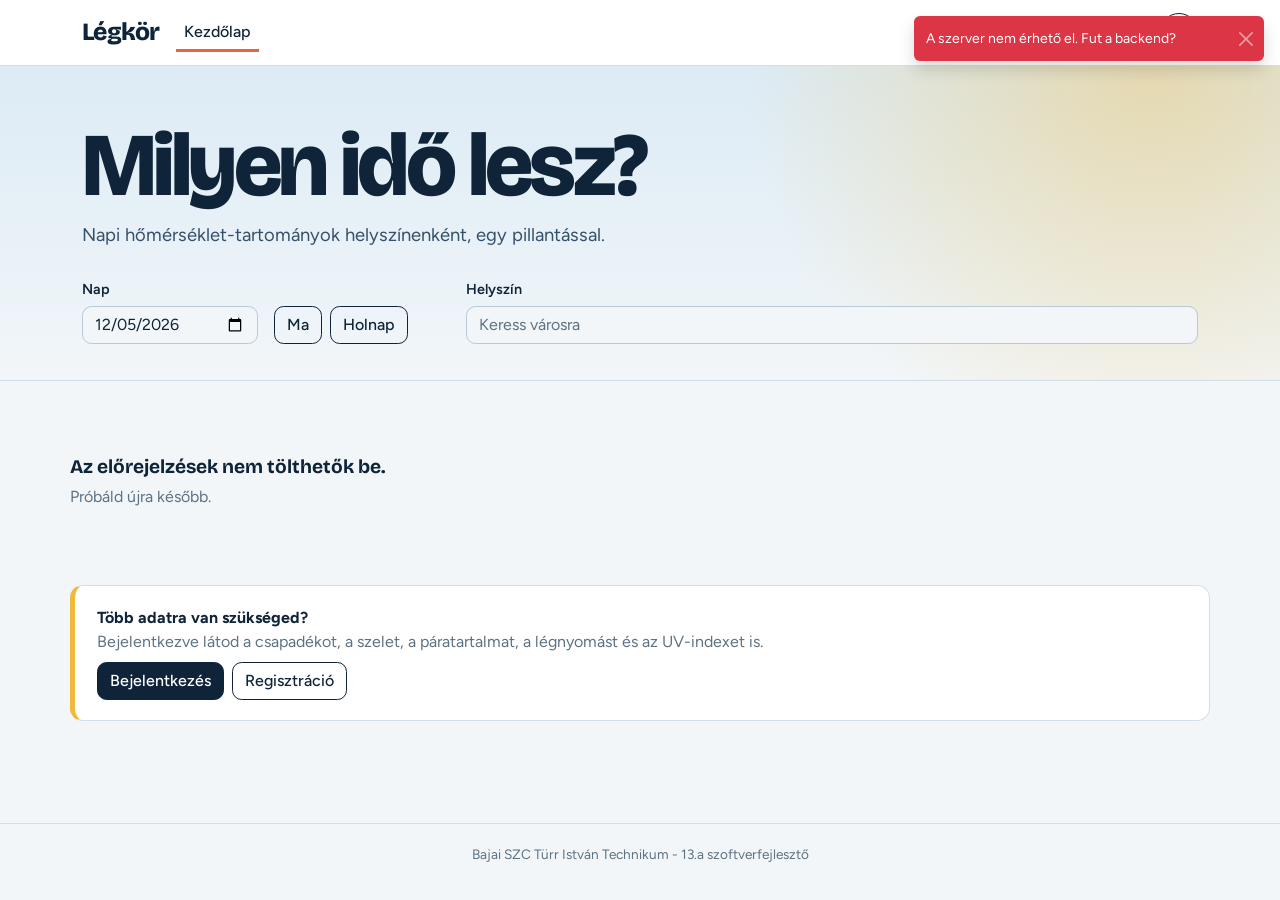
==== index.html @ 03c8d8cf "created file structure, added files" ====
<!DOCTYPE html>
<html lang="hu">
    <head>
        <meta charset="UTF-8">
        <meta name="viewport" content="width=device-width, initial-scale=1">
        <title>Légkör – időjárás-előrejelző</title>
        <!-- A mentett téma beállítása a kirajzolás ELŐTT, hogy ne villanjon fel a világos téma -->
        <script>
        (function () {
            var theme = null;
            try { theme = localStorage.getItem('weatherTheme'); } catch (e) {}
            if (theme !== 'light' && theme !== 'dark') {
                theme = (window.matchMedia && matchMedia('(prefers-color-scheme: dark)').matches) ? 'dark' : 'light';
            }
            document.documentElement.setAttribute('data-bs-theme', theme);
        })();
        </script>
        <link rel="preconnect" href="https://fonts.googleapis.com">
        <link rel="preconnect" href="https://fonts.gstatic.com" crossorigin>
        <link href="https://fonts.googleapis.com/css2?family=Bricolage+Grotesque:opsz,wght@12..96,600..800&family=Figtree:wght@400;500;600&display=swap" rel="stylesheet">
        <link rel="stylesheet" href="assets/css/bootstrap.min.css">
        <link rel="stylesheet" href="assets/css/style.css">
    </head>
    <body>
        <nav class="navbar navbar-expand-md app-nav">
            <div class="container">
                <a class="navbar-brand" href="#/home">Légkör</a>
                <button
                    class="btn btn-outline-dark btn-sm theme-toggle ms-auto me-2 me-md-0 ms-md-3 order-md-last"
                    type="button"
                    id="themeToggle"
                    aria-pressed="false"
                    aria-label="Váltás sötét módra"
                    title="Váltás sötét módra"
                >
                    <span aria-hidden="true">🌙</span>
                </button>
                <button
                    class="navbar-toggler"
                    type="button"
                    data-bs-toggle="collapse"
                    data-bs-target="#navMenu"
                    aria-controls="navMenu"
                    aria-expanded="false"
                    aria-label="Menü megnyitása"
                >
                    <span class="navbar-toggler-icon"></span>
                </button>
                <div class="collapse navbar-collapse" id="navMenu">
                    <ul class="navbar-nav me-auto" id="navLinks"></ul>
                    <ul class="navbar-nav ms-md-auto align-items-md-center" id="navUser"></ul>
                </div>
            </div>
        </nav>
        <!-- ide töltődnek be a views/ mappa oldalai -->
        <main id="view" class="app-view"></main>
        <footer class="app-footer">
            <p class="text-center">
                Bajai SZC Türr István Technikum - 13.a szoftverfejlesztő
            </p>
        </footer>
        <div class="toast-container position-fixed top-0 end-0 p-3" id="toastBox"></div>
        <!-- könyvtárak (te teszed be őket az assets/js mappába) -->
        <script src="assets/js/bootstrap.min.js"></script>
        <script src="assets/js/moment.js"></script>
        <!-- opcionális: Chart.js (hőmérséklet-grafikon). Ha nem teszed be, a grafikon egyszerűen nem jelenik meg. -->
        <script src="assets/js/chart.min.js"></script>
        <!-- saját kód -->
        <script src="controllers/messageCtrl.js"></script>
        <script src="assets/js/app.js"></script>
        <script src="controllers/userCtrl.js"></script>
        <script src="controllers/forecastCtrl.js"></script>
        <script src="controllers/adminCtrl.js"></script>
    </body>
</html>
---- assets/css/style.css ----
/* ===================================================
   Légkör – saját stílusok (a Bootstrap 5 után töltődik)
   A téma: a hőmérséklet színe. Minden sorban egy sáv
   mutatja a min–max tartományt hideg(kék) → meleg(piros).
   =================================================== */

:root{
    --ink:#0f2438;
    --ink-soft:#35506a;
    --muted:#5d7283;
    --paper:#f2f6f9;
    --surface:#ffffff;
    --line:#d3dfe8;
    --sky:#dcebf5;
    --cold:#4a9be0;
    --hot:#e8643c;
    --sun:#f1b93c;

    /* a témától függő értékek (a sötét változat lejjebb van) */
    --accent:#0f2438;            /* elsődleges gomb */
    --accent-hover:#1c3a57;
    --on-accent:#ffffff;
    --link:#17609a;
    --field-border:#b9c9d6;
    --track:rgba(15,36,56,.09);  /* hőmérsékletsáv háttere */
    --row-hover:rgba(255,255,255,.75);
    --sun-glow:rgba(241,185,60,.38);
    --bs-body-color-rgb:15,36,56;
    --bs-body-bg-rgb:242,246,249;

    --font-display:'Bricolage Grotesque','Segoe UI',system-ui,sans-serif;
    --font-body:'Figtree','Segoe UI',system-ui,sans-serif;

    /* Bootstrap 5.3 változók felülírása */
    --bs-body-font-family:var(--font-body);
    --bs-body-color:var(--ink);
    --bs-body-bg:var(--paper);
    --bs-border-color:var(--line);
    --bs-secondary-color:var(--muted);
}

/* ---------- SÖTÉT TÉMA (a <html data-bs-theme="dark"> kapcsolja be) ---------- */
[data-bs-theme="dark"]{
    --ink:#e7eff6;
    --ink-soft:#b7c7d6;
    --muted:#92a6b9;
    --paper:#0d1a27;
    --surface:#14263a;
    --line:#2a4158;
    --sky:#10283d;
    --cold:#5aa9ee;
    --hot:#f07a53;

    --accent:#5aa9ee;
    --accent-hover:#7bbcf3;
    --on-accent:#0b1622;
    --link:#7db8ec;
    --field-border:#3a526b;
    --track:rgba(255,255,255,.13);
    --row-hover:rgba(255,255,255,.05);
    --sun-glow:rgba(241,185,60,.16);
    --bs-body-color-rgb:231,239,246;
    --bs-body-bg-rgb:13,26,39;
}

body{ min-height:100vh; display:flex; flex-direction:column; }
.app-view{ flex:1; }
h1,h2,h3,.navbar-brand{ font-family:var(--font-display); }
a{ color:var(--link); }
.text-muted{ color:var(--muted) !important; }
:focus-visible{ outline:3px solid var(--cold); outline-offset:2px; }

/* ---------- gombok, űrlapok ---------- */
.btn{ --bs-btn-border-radius:.6rem; font-weight:500; }
.btn-primary{
    --bs-btn-color:var(--on-accent); --bs-btn-bg:var(--accent); --bs-btn-border-color:var(--accent);
    --bs-btn-hover-color:var(--on-accent); --bs-btn-hover-bg:var(--accent-hover); --bs-btn-hover-border-color:var(--accent-hover);
    --bs-btn-active-color:var(--on-accent); --bs-btn-active-bg:var(--accent-hover); --bs-btn-active-border-color:var(--accent-hover);
    --bs-btn-disabled-color:var(--on-accent); --bs-btn-disabled-bg:var(--accent); --bs-btn-disabled-border-color:var(--accent);
    --bs-btn-focus-shadow-rgb:74,155,224;
}
.btn-outline-dark{
    --bs-btn-color:var(--ink); --bs-btn-border-color:var(--ink);
    --bs-btn-hover-color:var(--paper); --bs-btn-hover-bg:var(--ink); --bs-btn-hover-border-color:var(--ink);
    --bs-btn-active-color:var(--paper); --bs-btn-active-bg:var(--ink); --bs-btn-active-border-color:var(--ink);
    --bs-btn-disabled-color:var(--muted); --bs-btn-disabled-border-color:var(--muted);
}
.form-control,.form-select{ border-radius:.6rem; border-color:var(--field-border); }
.form-control:focus,.form-select:focus{ border-color:var(--ink-soft); box-shadow:0 0 0 .22rem rgba(74,155,224,.3); }
.form-label{ font-weight:600; font-size:.9rem; margin-bottom:.3rem; }
.form-hint{ font-size:.82rem; color:var(--muted); }

/* ---------- navigáció ---------- */
.app-nav{ background:var(--surface); border-bottom:1px solid var(--line); padding:.55rem 0; }
.app-nav .navbar-brand{ font-weight:800; font-size:1.55rem; letter-spacing:-.03em; color:var(--ink); }
.app-nav .nav-link{ color:var(--ink-soft); font-weight:500; padding:.45rem .8rem; }
.app-nav .nav-link:hover{ color:var(--ink); }
.app-nav .nav-link.active{ color:var(--ink); box-shadow:inset 0 -3px 0 var(--hot); }
[data-bs-theme="dark"] .navbar-toggler-icon{ filter:invert(1); }
.theme-toggle{ --bs-btn-border-radius:50%; width:2.4rem; height:2.4rem; padding:0; display:inline-grid; place-items:center; font-size:1.05rem; line-height:1; }
.modal{ --bs-modal-bg:var(--surface); }

/* ---------- elrendezés ---------- */
.section{ padding:2rem 0 3rem; }
.page-head{ margin-bottom:1.5rem; }
.page-head h1{ font-weight:800; font-size:clamp(1.9rem,4.5vw,2.8rem); letter-spacing:-.025em; margin-bottom:.25rem; }
.app-footer{ border-top:1px solid var(--line); padding:1.25rem 0; color:var(--muted); font-size:.85rem; }

/* ---------- kezdőlap hero ---------- */
.hero{
    padding:3.5rem 0 2.25rem;
    background:
        radial-gradient(circle at 90% 0%, var(--sun-glow), transparent 34%),
        linear-gradient(180deg, var(--sky), var(--paper));
    border-bottom:1px solid var(--line);
}
.hero-title{ font-weight:800; font-size:clamp(2.8rem,8vw,5.6rem); letter-spacing:-.04em; line-height:.98; margin-bottom:.75rem; }
.hero-lead{ font-size:1.15rem; color:var(--ink-soft); max-width:34rem; margin-bottom:1.75rem; }

.filters{ display:flex; flex-wrap:wrap; gap:.75rem 1rem; align-items:flex-end; }
.filters > div{ min-width:11rem; }
.filters .grow{ flex:1 1 14rem; }

/* ---------- előrejelzés-sorok (a "látványosság") ---------- */
.fc-list{ border-top:1px solid var(--line); }
.fc-row{
    display:grid; grid-template-columns:2.4rem minmax(0,1.1fr) minmax(0,2fr); gap:.2rem 1rem; align-items:center;
    width:100%; padding:.95rem .25rem; border:0; border-bottom:1px solid var(--line);
    background:transparent; text-align:left; color:inherit; font:inherit;
}
button.fc-row{ cursor:pointer; transition:background-color .15s; }
button.fc-row:hover{ background:var(--row-hover); }
.fc-icon{ font-size:1.7rem; line-height:1; text-align:center; }
.fc-place{ font-family:var(--font-display); font-weight:700; font-size:1.2rem; letter-spacing:-.01em; line-height:1.15; }
.fc-sub{ font-size:.88rem; color:var(--muted); }

.fc-range{ display:grid; grid-template-columns:3.1rem minmax(0,1fr) 3.1rem; align-items:center; gap:.7rem; }
.t-min,.t-max{ font-variant-numeric:tabular-nums; font-weight:600; }
.t-min{ text-align:right; color:var(--muted); }
.t-max{ text-align:left; color:var(--ink); font-weight:700; }
.range-track{ position:relative; height:.55rem; border-radius:99px; background:var(--track); }
.range-fill{ position:absolute; top:0; bottom:0; border-radius:99px; }

.fc-day{ display:flex; align-items:baseline; gap:.7rem; margin:2.25rem 0 .6rem; }
.fc-day:first-child{ margin-top:0; }
.fc-day h2{ font-size:1.3rem; font-weight:700; margin:0; }
.fc-day span{ color:var(--muted); }

.empty{ padding:2.5rem 0; color:var(--muted); }
.empty strong{ display:block; color:var(--ink); font-family:var(--font-display); font-size:1.2rem; margin-bottom:.25rem; }

.cta-box{ margin-top:2.25rem; padding:1.25rem 1.4rem; border:1px solid var(--line); border-left:5px solid var(--sun); background:var(--surface); border-radius:.8rem; }

/* ---------- részletek ---------- */
.detail-hero{ display:flex; align-items:center; gap:1rem; margin-bottom:1.25rem; }
.detail-icon{ font-size:3rem; line-height:1; }
.detail-type{ font-family:var(--font-display); font-weight:800; font-size:1.6rem; line-height:1.1; }
.detail-temps{ color:var(--ink-soft); font-weight:600; font-variant-numeric:tabular-nums; }
.metric-grid{ display:grid; grid-template-columns:repeat(auto-fit,minmax(8.5rem,1fr)); gap:.7rem; margin-top:1.1rem; }
.metric{ border:1px solid var(--line); border-radius:.6rem; padding:.65rem .8rem; }
.metric small{ display:block; color:var(--muted); }
.metric b{ font-family:var(--font-display); font-size:1.2rem; font-weight:700; }

.chart-box{ margin-top:3rem; padding-top:1.5rem; border-top:1px solid var(--line); }
.chart-canvas{ position:relative; height:280px; }

/* ---------- űrlapok, profil ---------- */
.auth-wrap{ max-width:26rem; margin:0 auto; }
.panel{ background:var(--surface); border:1px solid var(--line); border-radius:.9rem; padding:1.5rem; }
.panel h2{ font-size:1.25rem; font-weight:700; margin-bottom:1rem; }
.profile-meta{ display:grid; grid-template-columns:repeat(auto-fit,minmax(11rem,1fr)); gap:.75rem 1.5rem; margin:0; }
.profile-meta dt{ font-weight:500; color:var(--muted); font-size:.85rem; }
.profile-meta dd{ margin:0; font-weight:600; }

/* ---------- admin táblázatok ---------- */
.table-wrap{ background:var(--surface); border:1px solid var(--line); border-radius:.9rem; overflow:hidden; }
.table-wrap .table{ margin:0; --bs-table-bg:transparent; }
.table-wrap th{ font-weight:600; color:var(--muted); font-size:.85rem; white-space:nowrap; }
.table-wrap td{ vertical-align:middle; }
.toolbar{ display:flex; flex-wrap:wrap; gap:.75rem; align-items:center; justify-content:space-between; margin-bottom:1rem; }
.toolbar .form-control{ max-width:20rem; }

@media (max-width:575.98px){
    .fc-row{ grid-template-columns:2rem minmax(0,1fr); }
    .fc-row .fc-range{ grid-column:1 / -1; }
}
@media (prefers-reduced-motion:reduce){ *{ transition:none !important; } }
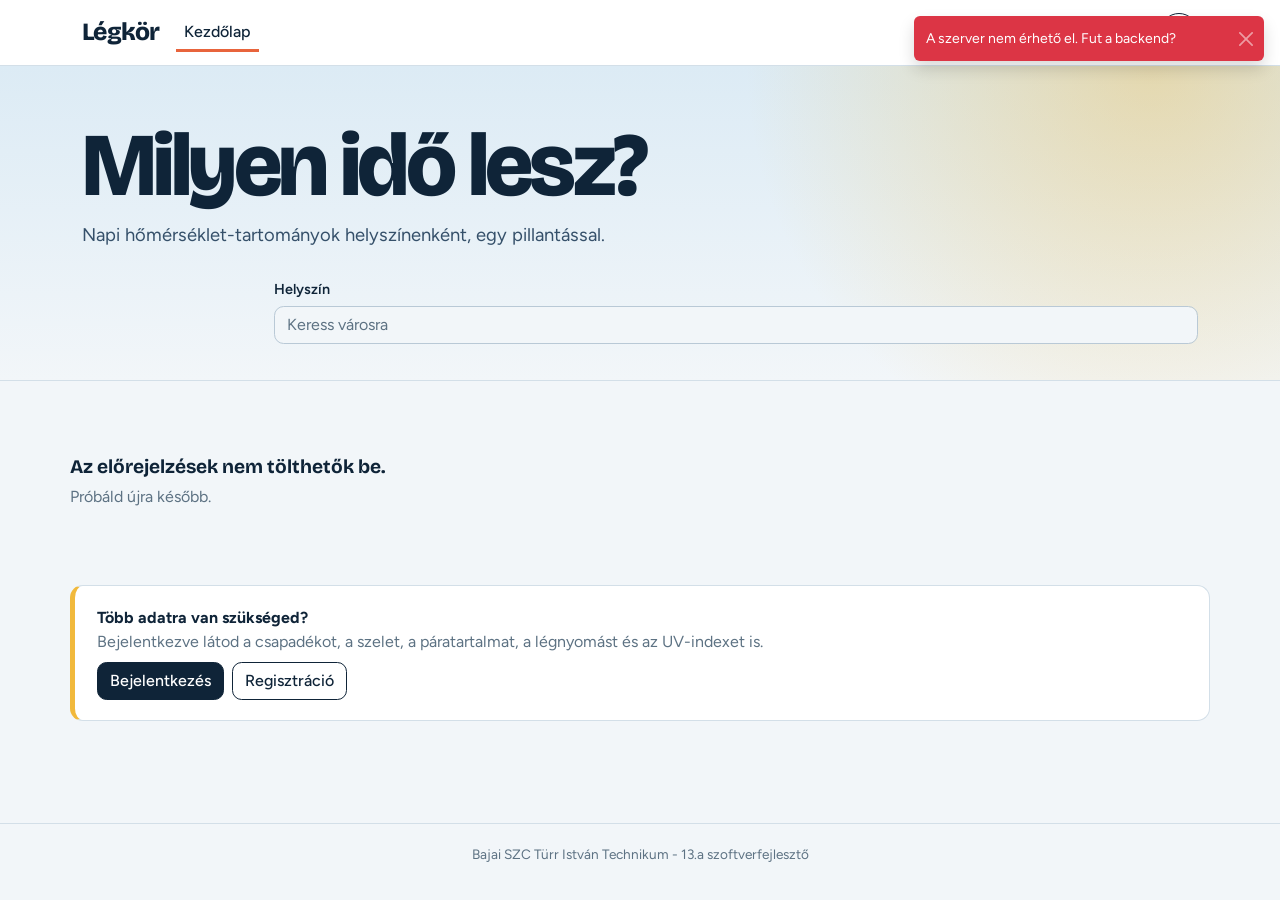
==== commit 8e263516: "minor fixes" ====
--- a/index.html
+++ b/index.html
@@ -64,7 +64,7 @@
         <script src="assets/js/bootstrap.min.js"></script>
         <script src="assets/js/moment.js"></script>
         <!-- opcionális: Chart.js (hőmérséklet-grafikon). Ha nem teszed be, a grafikon egyszerűen nem jelenik meg. -->
-        <script src="assets/js/chart.min.js"></script>
+        <script src="assets/js/bootstrap.min.js"></script>
         <!-- saját kód -->
         <script src="controllers/messageCtrl.js"></script>
         <script src="assets/js/app.js"></script>
